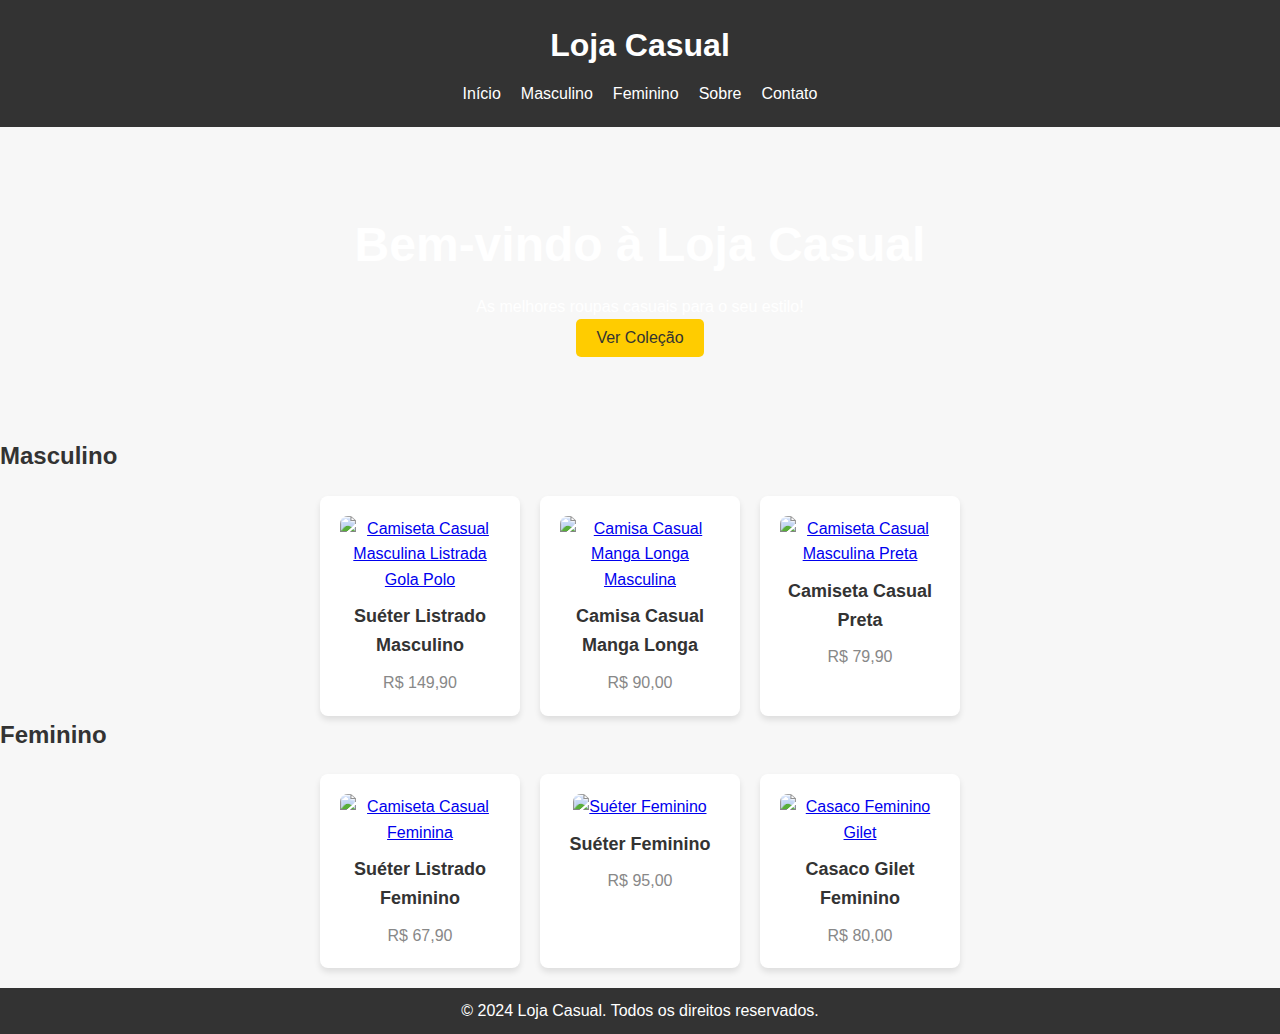
==== index.html @ 7d9fb346 "Update index.html" ====
<!DOCTYPE html>
<html lang="pt-BR">
<head>
    <meta charset="UTF-8">
    <meta name="viewport" content="width=device-width, initial-scale=1.0">
    <title>Loja de Roupas</title>
    <link rel="stylesheet" href="style.css">
</head>
<body>

    <!-- Cabeçalho -->
    <header>
        <h1>Loja Casual</h1>
        <nav>
            <ul>
                <li><a href="#home">Início</a></li>
                <li><a href="#produtos-masculino">Masculino</a></li>
                <li><a href="#produtos-feminino">Feminino</a></li>
                <li><a href="#sobre">Sobre</a></li>
                <li><a href="#contato">Contato</a></li>
            </ul>
        </nav>
    </header>

    <!-- Banner -->
    <section class="banner" id="home">
        <h2>Bem-vindo à Loja Casual</h2>
        <p>As melhores roupas casuais para o seu estilo!</p>
        <button>Ver Coleção</button>
    </section>

    <!-- Seção de Produtos Masculino -->
    <section id="produtos-masculino">
        <h2>Masculino</h2>
        <div class="produtos-container">
            <div class="produto">
                <a href="https://www.exemplo.com/produto1" target="_blank">
                    <img src="img/Homens_Camisolas_Listrado_Gola_Polo.jpeg" alt="Camiseta Casual Masculina Listrada Gola Polo">
                </a>
                <h3>Suéter Listrado Masculino</h3>
                <p>R$ 149,90</p>
            </div>
            <div class="produto">
                <a href="https://www.exemplo.com/produto2" target="_blank">
                    <img src="img/FLYDAY_Hidden_Standard_Shirt_Korean_Clothing.jpeg" alt="Camisa Casual Manga Longa Masculina">
                </a>
                <h3>Camisa Casual Manga Longa</h3>
                <p>R$ 90,00</p>
            </div>
            <div class="produto">
                <a href="https://www.exemplo.com/produto3" target="_blank">
                    <img src="img/Homens_Solido_Pescoço_Top_Malha.jpeg" alt="Camiseta Casual Masculina Preta">
                </a>
                <h3>Camiseta Casual Preta</h3>
                <p>R$ 79,90</p>
            </div>
        </div>
    </section>

    <!-- Seção de Produtos Feminino -->
    <section id="produtos-feminino">
        <h2>Feminino</h2>
        <div class="produtos-container">
            <div class="produto">
                <a href="https://www.exemplo.com/produto4" target="_blank">
                    <img src="img/Camiseta_Casual_Feminina.jpeg" alt="Camiseta Casual Feminina">
                </a>
                <h3>Suéter Listrado Feminino</h3>
                <p>R$ 67,90</p>
            </div>
            <div class="produto">
                <a href="https://www.exemplo.com/produto5" target="_blank">
                    <img src="img/Freizeitpullover_Blue_L_Feminino.jpeg" alt="Suéter Feminino">
                </a>
                <h3>Suéter Feminino</h3>
                <p>R$ 95,00</p>
            </div>
            <div class="produto">
                <a href="https://www.exemplo.com/produto6" target="_blank">
                    <img src="img/Gilet_Pull_Uni_Black_XS_Feminino.jpeg" alt="Casaco Feminino Gilet">
                </a>
                <h3>Casaco Gilet Feminino</h3>
                <p>R$ 80,00</p>
            </div>
        </div>
    </section>

    <!-- Rodapé -->
    <footer>
        <p>&copy; 2024 Loja Casual. Todos os direitos reservados.</p>
    </footer>

</body>
</html>
---- style.css ----
/* Reset */
* {
    margin: 0;
    padding: 0;
    box-sizing: border-box;
}

body {
    font-family: Arial, sans-serif;
    color: #333;
    background-color: #f7f7f7;
    line-height: 1.6;
}

/* Cabeçalho */
header {
    background-color: #333;
    color: #fff;
    padding: 20px;
    text-align: center;
}

header h1 {
    font-size: 2rem;
    margin-bottom: 10px;
}

header nav ul {
    list-style: none;
    display: flex;
    justify-content: center;
    gap: 20px;
}

header nav a {
    color: #fff;
    text-decoration: none;
    font-size: 1rem;
}

header nav a:hover {
    color: #ffcc00;
}

/* Banner */
.banner {
    background-image: url('img/banner.jpg');
    background-size: cover;
    color: #fff;
    text-align: center;
    padding: 80px 20px;
    background-position: center;
}

.banner h2 {
    font-size: 3rem;
    margin-bottom: 10px;
}

.banner button {
    padding: 10px 20px;
    background-color: #ffcc00;
    color: #333;
    border: none;
    cursor: pointer;
    font-size: 1rem;
    border-radius: 5px;
    transition: background-color 0.3s ease;
}

.banner button:hover {
    background-color: #ffaa00;
}

/* Produtos */
#produtos {
    padding: 40px 20px;
    text-align: center;
}

.produtos-container {
    display: flex;
    flex-wrap: wrap;
    gap: 20px;
    justify-content: center;
    margin-top: 20px;
}

.produto {
    background-color: #fff;
    padding: 20px;
    width: 200px;
    border-radius: 8px;
    box-shadow: 0px 4px 6px rgba(0, 0, 0, 0.1);
    text-align: center;
    transition: transform 0.3s ease, box-shadow 0.3s ease;
}

.produto:hover {
    transform: translateY(-10px);
    box-shadow: 0px 6px 12px rgba(0, 0, 0, 0.1);
}

.produto img {
    width: 100%;
    height: 220px; 
    object-fit: cover; 
    border-radius: 8px;
    transition: transform 0.3s ease;
}

.produto img:hover {
    transform: scale(1.05);
}

.produto h3 {
    font-size: 1.125rem;
    margin: 10px 0;
}

.produto p {
    font-size: 1rem;
    color: #888;
}

.produto button {
    padding: 10px 20px;
    background-color: #333;
    color: #fff;
    border: none;
    cursor: pointer;
    border-radius: 5px;
    font-size: 1rem;
    transition: background-color 0.3s ease;
}

.produto button:hover {
    background-color: #555;
}

/* Rodapé */
footer {
    background-color: #333;
    color: #fff;
    text-align: center;
    padding: 10px 0;
    margin-top: 20px;
    font-size: 1rem;
}

/* Responsividade */
@media (max-width: 768px) {
    header h1 {
        font-size: 1.5rem;
    }

    .banner h2 {
        font-size: 2.5rem;
    }

    .produtos-container {
        flex-direction: column;
        align-items: center;
    }

    .produto {
        width: 90%;
        max-width: 350px;
    }
}

@media (max-width: 480px) {
    .banner {
        padding: 60px 15px;
    }

    header nav ul {
        flex-direction: column;
        gap: 15px;
    }

    header nav a {
        font-size: 1.2rem;
    }

    .produtos-container {
        flex-direction: column;
    }

    .produto {
        width: 90%;
        max-width: 320px;
    }
}
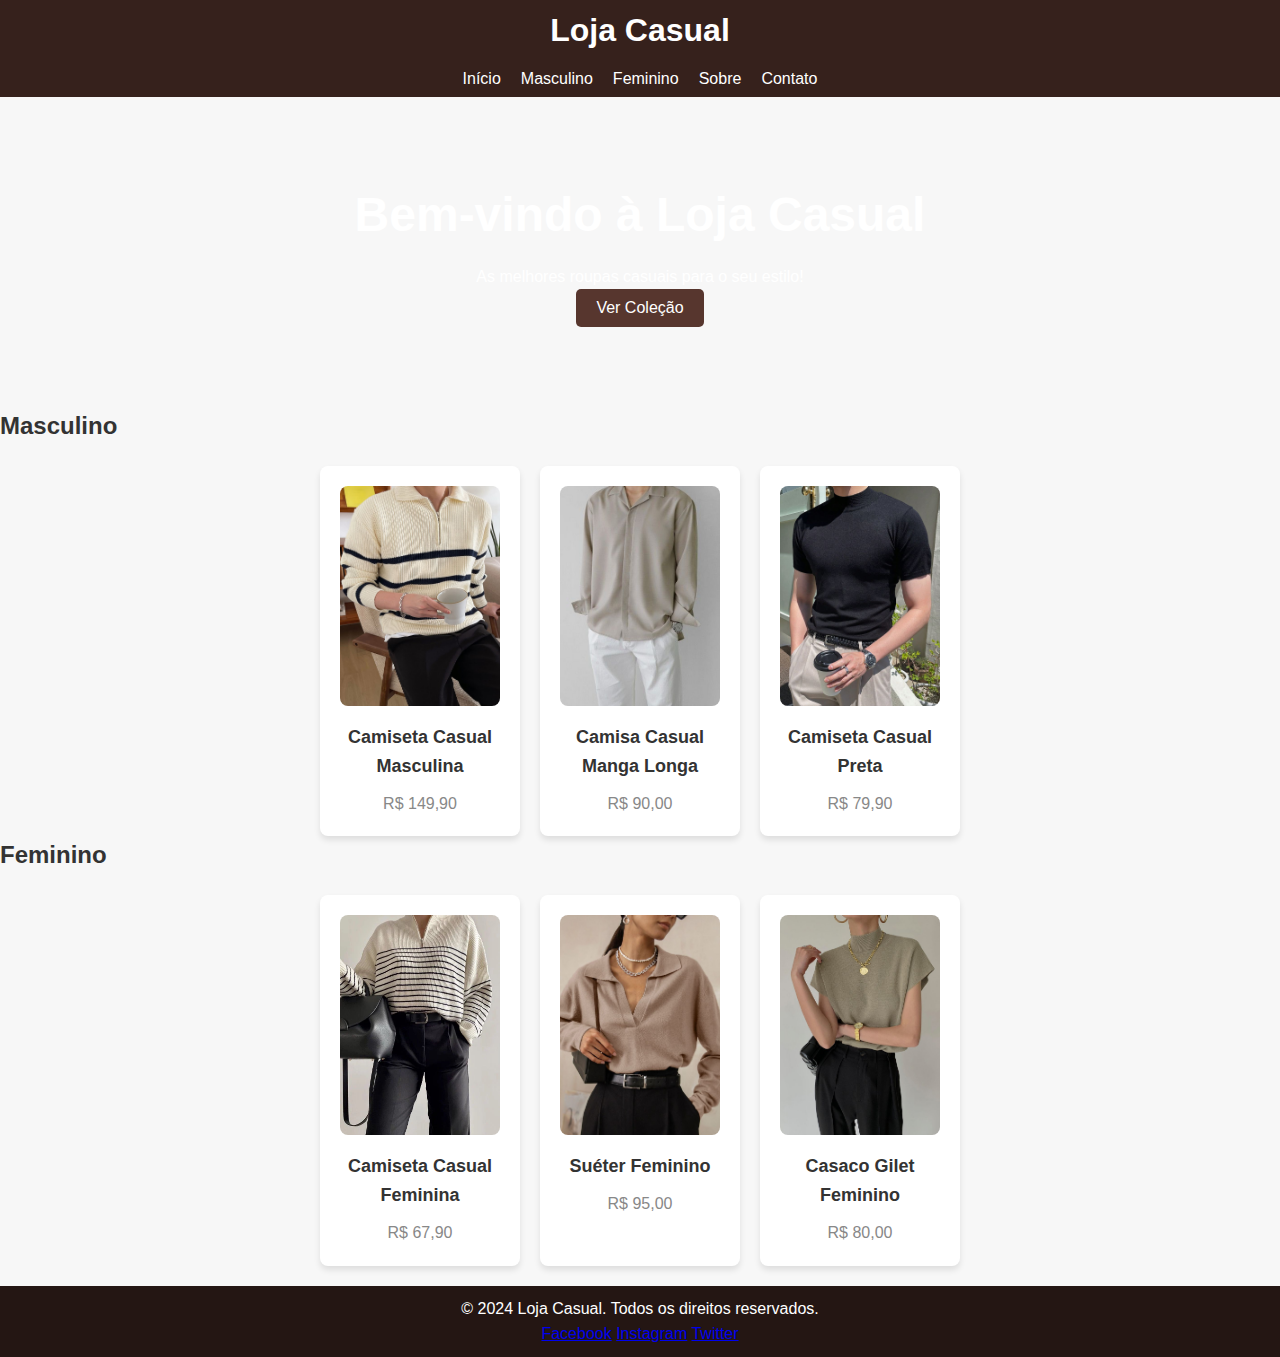
==== commit 032dd1e9: "Add files via upload" ====
--- a/index.html
+++ b/index.html
@@ -35,21 +35,21 @@
         <div class="produtos-container">
             <div class="produto">
                 <a href="https://www.exemplo.com/produto1" target="_blank">
-                    <img src="img/Homens_Camisolas_Listrado_Gola_Polo.jpeg" alt="Camiseta Casual Masculina Listrada Gola Polo">
+                    <img src="img/Homens Camisolas Padrão listrado Gola polo Sem Camiseta.jpeg" alt="Camiseta Casual Masculina Listrada Gola Polo">
                 </a>
-                <h3>Suéter Listrado Masculino</h3>
+                <h3>Camiseta Casual Masculina</h3>
                 <p>R$ 149,90</p>
             </div>
             <div class="produto">
                 <a href="https://www.exemplo.com/produto2" target="_blank">
-                    <img src="img/FLYDAY_Hidden_Standard_Shirt_Korean_Clothing.jpeg" alt="Camisa Casual Manga Longa Masculina">
+                    <img src="img/FLYDAY Hidden Standard Shirt - Korean Clothing & Cosmetics.jpeg" alt="Camisa Casual Manga Longa Masculina">
                 </a>
                 <h3>Camisa Casual Manga Longa</h3>
                 <p>R$ 90,00</p>
             </div>
             <div class="produto">
                 <a href="https://www.exemplo.com/produto3" target="_blank">
-                    <img src="img/Homens_Solido_Pescoço_Top_Malha.jpeg" alt="Camiseta Casual Masculina Preta">
+                    <img src="img/homens sólido pescoço Tops de malha.jpeg" alt="Camiseta Casual Masculina Preta">
                 </a>
                 <h3>Camiseta Casual Preta</h3>
                 <p>R$ 79,90</p>
@@ -63,21 +63,21 @@
         <div class="produtos-container">
             <div class="produto">
                 <a href="https://www.exemplo.com/produto4" target="_blank">
-                    <img src="img/Camiseta_Casual_Feminina.jpeg" alt="Camiseta Casual Feminina">
+                    <img src="img/_.jpeg" alt="Camiseta Casual Feminina">
                 </a>
-                <h3>Suéter Listrado Feminino</h3>
+                <h3>Camiseta Casual Feminina</h3>
                 <p>R$ 67,90</p>
             </div>
             <div class="produto">
                 <a href="https://www.exemplo.com/produto5" target="_blank">
-                    <img src="img/Freizeitpullover_Blue_L_Feminino.jpeg" alt="Suéter Feminino">
+                    <img src="img/Freizeitpullover mit Kragen - Blue _ L.jpeg" alt="Suéter Feminino">
                 </a>
                 <h3>Suéter Feminino</h3>
                 <p>R$ 95,00</p>
             </div>
             <div class="produto">
                 <a href="https://www.exemplo.com/produto6" target="_blank">
-                    <img src="img/Gilet_Pull_Uni_Black_XS_Feminino.jpeg" alt="Casaco Feminino Gilet">
+                    <img src="img/Gilet pull uni tranquille - Black _ XS.jpeg" alt="Casaco Feminino Gilet">
                 </a>
                 <h3>Casaco Gilet Feminino</h3>
                 <p>R$ 80,00</p>
@@ -88,6 +88,11 @@
     <!-- Rodapé -->
     <footer>
         <p>&copy; 2024 Loja Casual. Todos os direitos reservados.</p>
+        <div class="social-icons">
+            <a href="https://www.facebook.com/LojaCasual" target="_blank">Facebook</a>
+            <a href="https://www.instagram.com/LojaCasual" target="_blank">Instagram</a>
+            <a href="https://www.twitter.com/LojaCasual" target="_blank">Twitter</a>
+        </div>
     </footer>
 
 </body>
--- a/style.css
+++ b/style.css
@@ -14,9 +14,9 @@
 
 /* Cabeçalho */
 header {
-    background-color: #333;
+    background-color:#36211c;
     color: #fff;
-    padding: 20px;
+    padding: 5px;
     text-align: center;
 }
 
@@ -39,19 +39,19 @@
 }
 
 header nav a:hover {
-    color: #ffcc00;
+    color: #36211c;
 }
 
 /* Banner */
 .banner {
-    background-image: url('img/banner.jpg');
-    background-size: cover;
+    background-image: url('img/100+\ Marble\ Texture\ Aesthetic\ Backgrounds\ and\ Illustrations\ \(Vol_\ 2\).jpeg');
+    background-size:cover;
     color: #fff;
     text-align: center;
-    padding: 80px 20px;
+    padding: 80px 30px;
     background-position: center;
+    border-radius: 20px;
 }
-
 .banner h2 {
     font-size: 3rem;
     margin-bottom: 10px;
@@ -59,8 +59,8 @@
 
 .banner button {
     padding: 10px 20px;
-    background-color: #ffcc00;
-    color: #333;
+    background-color: #57362E;
+    color: #ffffff;
     border: none;
     cursor: pointer;
     font-size: 1rem;
@@ -140,7 +140,7 @@
 
 /* Rodapé */
 footer {
-    background-color: #333;
+    background-color: #241613;
     color: #fff;
     text-align: center;
     padding: 10px 0;
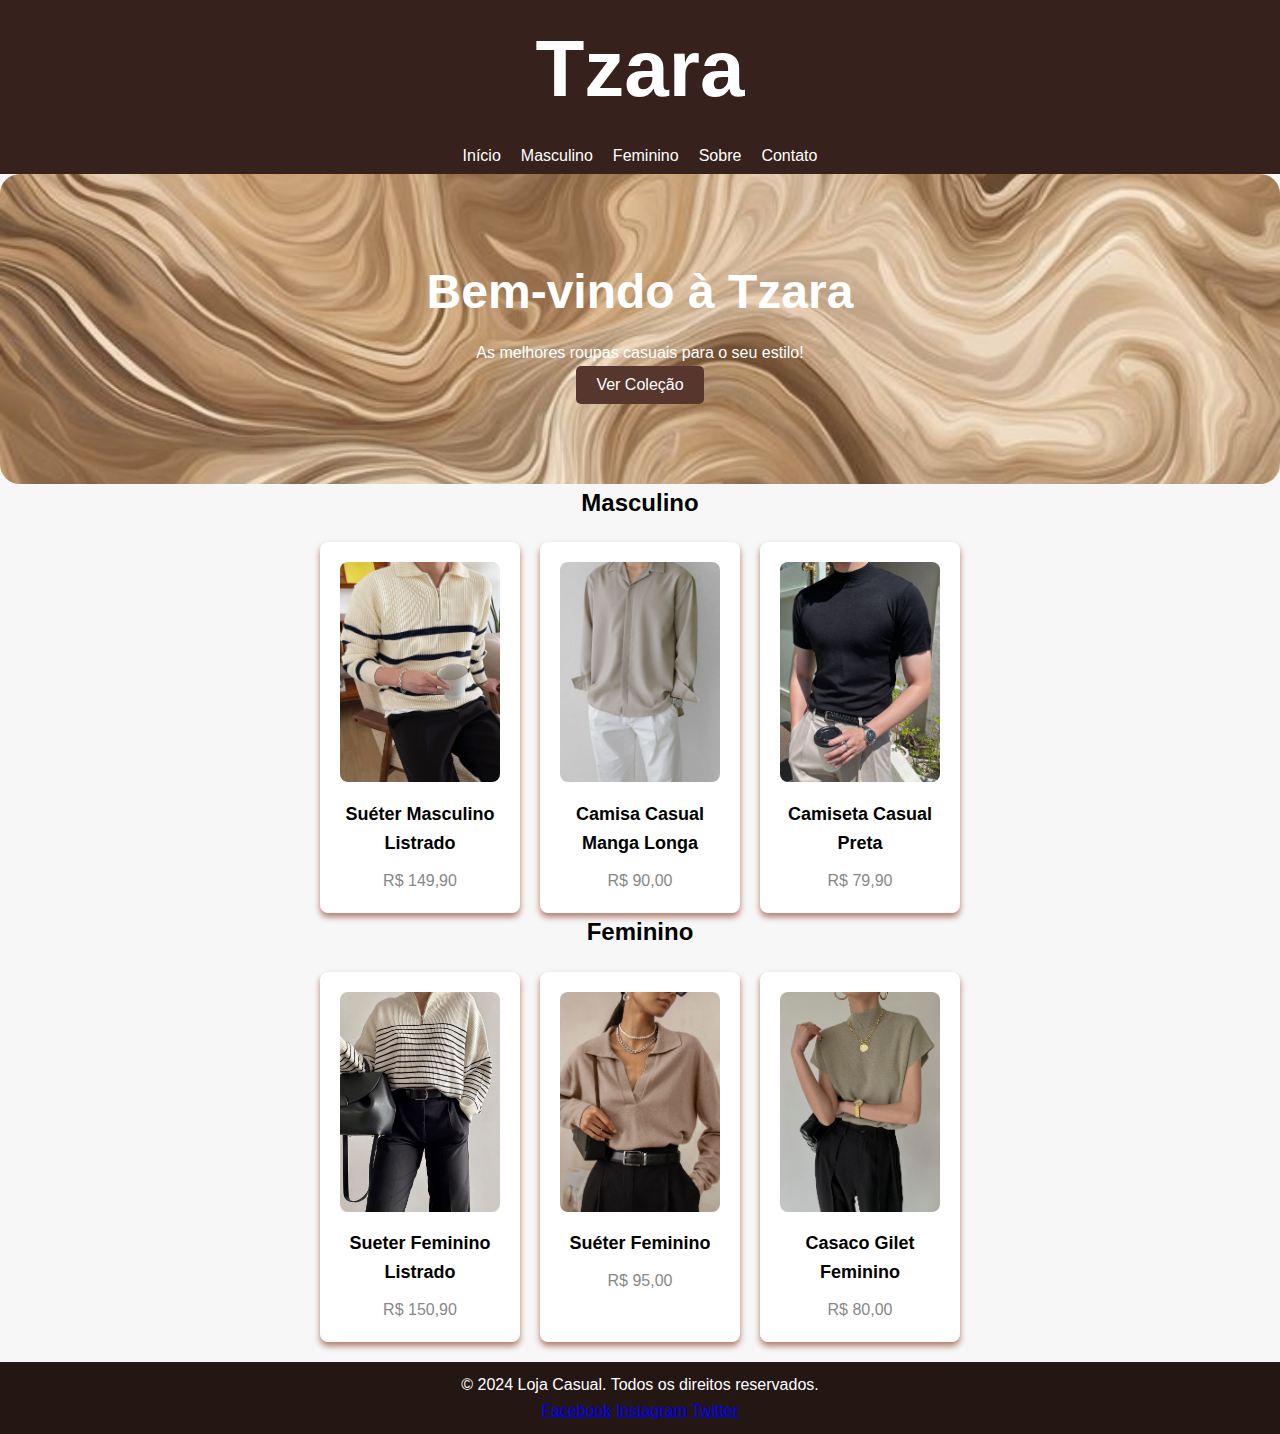
==== commit ec5b7a70: "Add files via upload" ====
--- a/index.html
+++ b/index.html
@@ -10,7 +10,7 @@
 
     <!-- Cabeçalho -->
     <header>
-        <h1>Loja Casual</h1>
+        <h1>Tzara</h1>
         <nav>
             <ul>
                 <li><a href="#home">Início</a></li>
@@ -24,31 +24,31 @@
 
     <!-- Banner -->
     <section class="banner" id="home">
-        <h2>Bem-vindo à Loja Casual</h2>
+        <h2>Bem-vindo à Tzara</h2>
         <p>As melhores roupas casuais para o seu estilo!</p>
         <button>Ver Coleção</button>
     </section>
 
     <!-- Seção de Produtos Masculino -->
     <section id="produtos-masculino">
-        <h2>Masculino</h2>
+        <h2 class="titulo-centralizado">Masculino</h2>
         <div class="produtos-container">
             <div class="produto">
-                <a href="https://www.exemplo.com/produto1" target="_blank">
+                <a href="1.html" target="_blank">
                     <img src="img/Homens Camisolas Padrão listrado Gola polo Sem Camiseta.jpeg" alt="Camiseta Casual Masculina Listrada Gola Polo">
                 </a>
-                <h3>Camiseta Casual Masculina</h3>
+                <h3>Suéter Masculino Listrado</h3>
                 <p>R$ 149,90</p>
             </div>
             <div class="produto">
-                <a href="https://www.exemplo.com/produto2" target="_blank">
+                <a href="2.html" target="_blank">
                     <img src="img/FLYDAY Hidden Standard Shirt - Korean Clothing & Cosmetics.jpeg" alt="Camisa Casual Manga Longa Masculina">
                 </a>
                 <h3>Camisa Casual Manga Longa</h3>
                 <p>R$ 90,00</p>
             </div>
             <div class="produto">
-                <a href="https://www.exemplo.com/produto3" target="_blank">
+                <a href="3.html" target="_blank">
                     <img src="img/homens sólido pescoço Tops de malha.jpeg" alt="Camiseta Casual Masculina Preta">
                 </a>
                 <h3>Camiseta Casual Preta</h3>
@@ -59,24 +59,24 @@
 
     <!-- Seção de Produtos Feminino -->
     <section id="produtos-feminino">
-        <h2>Feminino</h2>
+        <h2 class="titulo-centralizado">Feminino</h2>
         <div class="produtos-container">
             <div class="produto">
-                <a href="https://www.exemplo.com/produto4" target="_blank">
+                <a href="4.html" target="_blank">
                     <img src="img/_.jpeg" alt="Camiseta Casual Feminina">
                 </a>
-                <h3>Camiseta Casual Feminina</h3>
-                <p>R$ 67,90</p>
+                <h3>Sueter Feminino Listrado</h3>
+                <p>R$ 150,90</p>
             </div>
             <div class="produto">
-                <a href="https://www.exemplo.com/produto5" target="_blank">
+                <a href="5.html" target="_blank">
                     <img src="img/Freizeitpullover mit Kragen - Blue _ L.jpeg" alt="Suéter Feminino">
                 </a>
                 <h3>Suéter Feminino</h3>
                 <p>R$ 95,00</p>
             </div>
             <div class="produto">
-                <a href="https://www.exemplo.com/produto6" target="_blank">
+                <a href="6.html" target="_blank">
                     <img src="img/Gilet pull uni tranquille - Black _ XS.jpeg" alt="Casaco Feminino Gilet">
                 </a>
                 <h3>Casaco Gilet Feminino</h3>
--- a/style.css
+++ b/style.css
@@ -7,7 +7,7 @@
 
 body {
     font-family: Arial, sans-serif;
-    color: #333;
+    color: #020202;
     background-color: #f7f7f7;
     line-height: 1.6;
 }
@@ -21,7 +21,7 @@
 }
 
 header h1 {
-    font-size: 2rem;
+    font-size: 5rem;
     margin-bottom: 10px;
 }
 
@@ -39,7 +39,7 @@
 }
 
 header nav a:hover {
-    color: #36211c;
+    color: #D5B7AF;
 }
 
 /* Banner */
@@ -91,7 +91,7 @@
     padding: 20px;
     width: 200px;
     border-radius: 8px;
-    box-shadow: 0px 4px 6px rgba(0, 0, 0, 0.1);
+    box-shadow: 0px 4px 6px #B27B6C;
     text-align: center;
     transition: transform 0.3s ease, box-shadow 0.3s ease;
 }
@@ -192,3 +192,51 @@
         max-width: 320px;
     }
 }
+
+.titulo-centralizado{
+    text-align: center;
+}
+
+.produto-detalhes {
+    display: flex;
+    gap: 20px;
+    padding: 20px;
+    background-color: #fff;
+    border-radius: 10px;
+    box-shadow: 0 4px 10px rgba(0, 0, 0, 0.1);
+}
+
+.imagem-principal img {
+    width: 100%;
+    max-width: 400px;
+    border-radius: 8px;
+}
+
+.info-produto {
+    flex: 1;
+}
+
+.info-produto h1 {
+    font-size: 2rem;
+    margin-bottom: 10px;
+}
+
+.preco {
+    font-size: 1.5rem;
+    color: #000000;
+    margin-bottom: 20px;
+}
+
+.botao-comprar {
+    background-color: #57362E;
+    color: #fff;
+    padding: 10px 20px;
+    border: none;
+    border-radius: 5px;
+    cursor: pointer;
+    margin-top: 10px;
+}
+
+.botao-comprar:hover {
+    background-color: #ffaa00;
+}
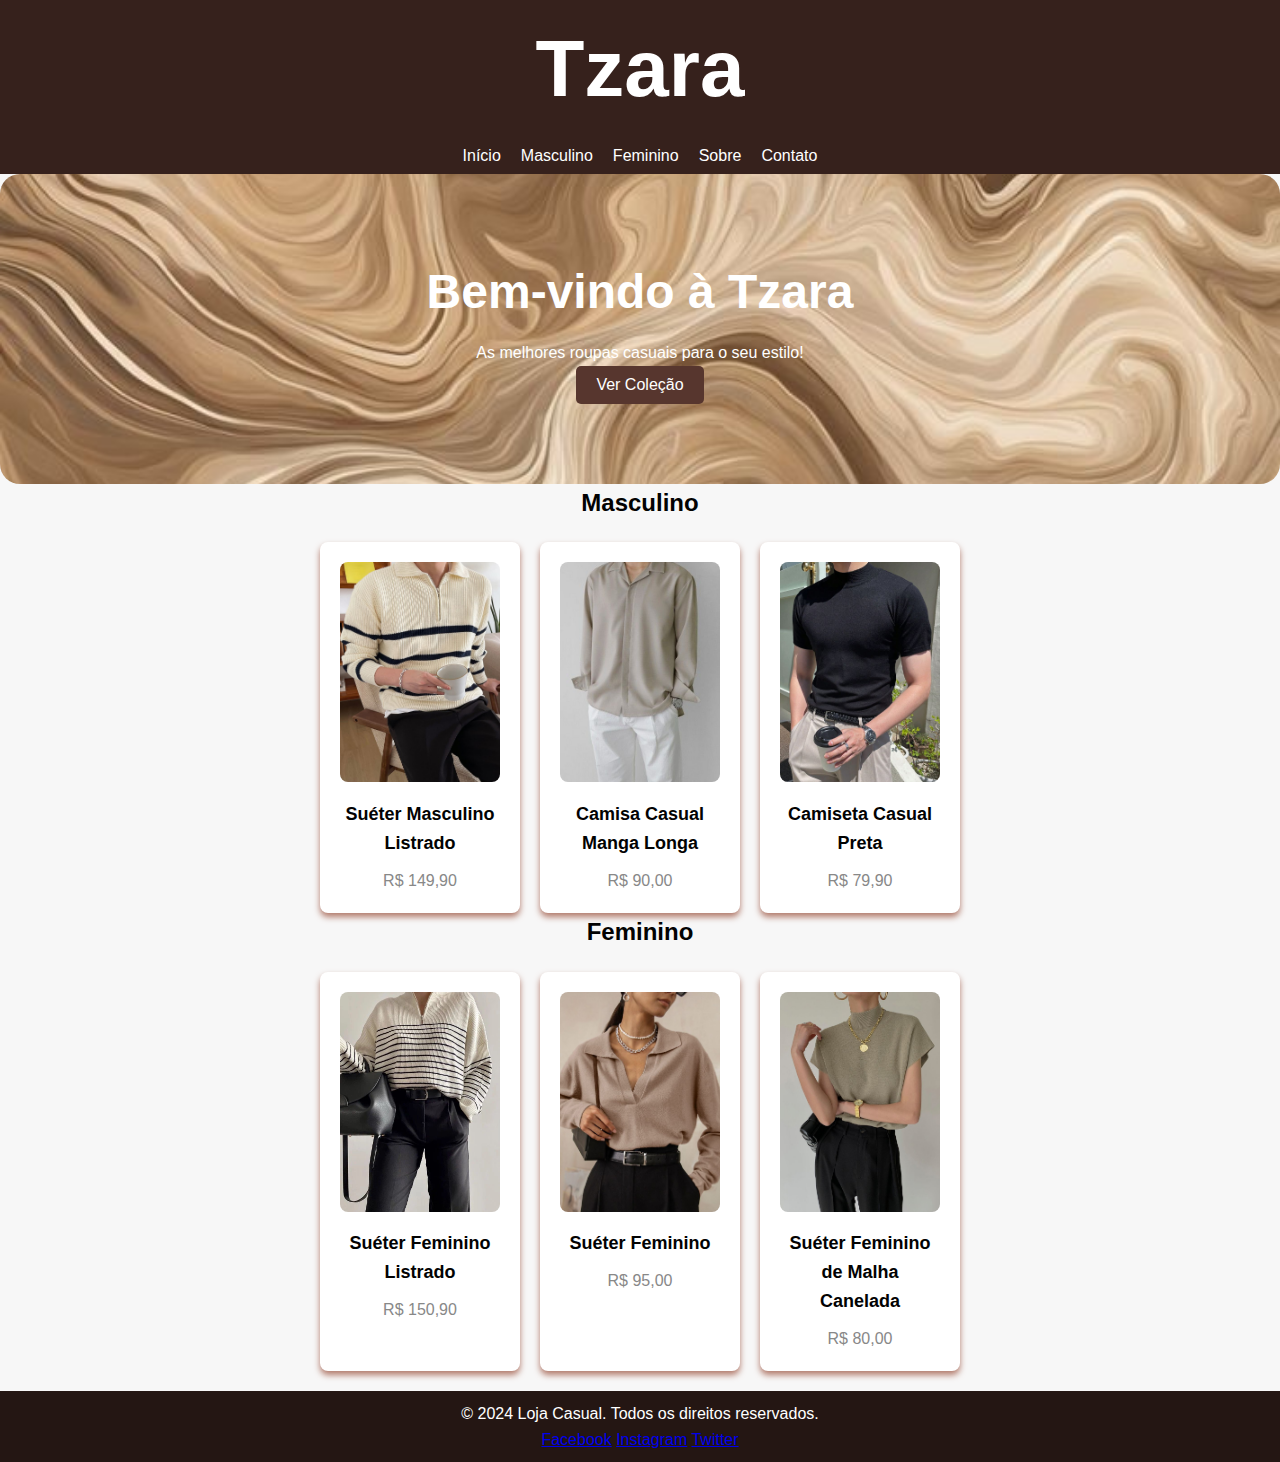
==== commit 3708dc96: "Add files via upload" ====
--- a/index.html
+++ b/index.html
@@ -63,14 +63,14 @@
         <div class="produtos-container">
             <div class="produto">
                 <a href="4.html" target="_blank">
-                    <img src="img/_.jpeg" alt="Camiseta Casual Feminina">
+                    <img src="img/_.jpeg" alt="Suéter Listrado Feminino">
                 </a>
-                <h3>Sueter Feminino Listrado</h3>
+                <h3>Suéter Feminino Listrado</h3>
                 <p>R$ 150,90</p>
             </div>
             <div class="produto">
                 <a href="5.html" target="_blank">
-                    <img src="img/Freizeitpullover mit Kragen - Blue _ L.jpeg" alt="Suéter Feminino">
+                    <img src="img/Freizeitpullover mit Kragen - Blue _ L.jpeg" alt="Suéter Casual Feminino">
                 </a>
                 <h3>Suéter Feminino</h3>
                 <p>R$ 95,00</p>
@@ -79,7 +79,7 @@
                 <a href="6.html" target="_blank">
                     <img src="img/Gilet pull uni tranquille - Black _ XS.jpeg" alt="Casaco Feminino Gilet">
                 </a>
-                <h3>Casaco Gilet Feminino</h3>
+                <h3>Suéter Feminino de Malha Canelada</h3>
                 <p>R$ 80,00</p>
             </div>
         </div>
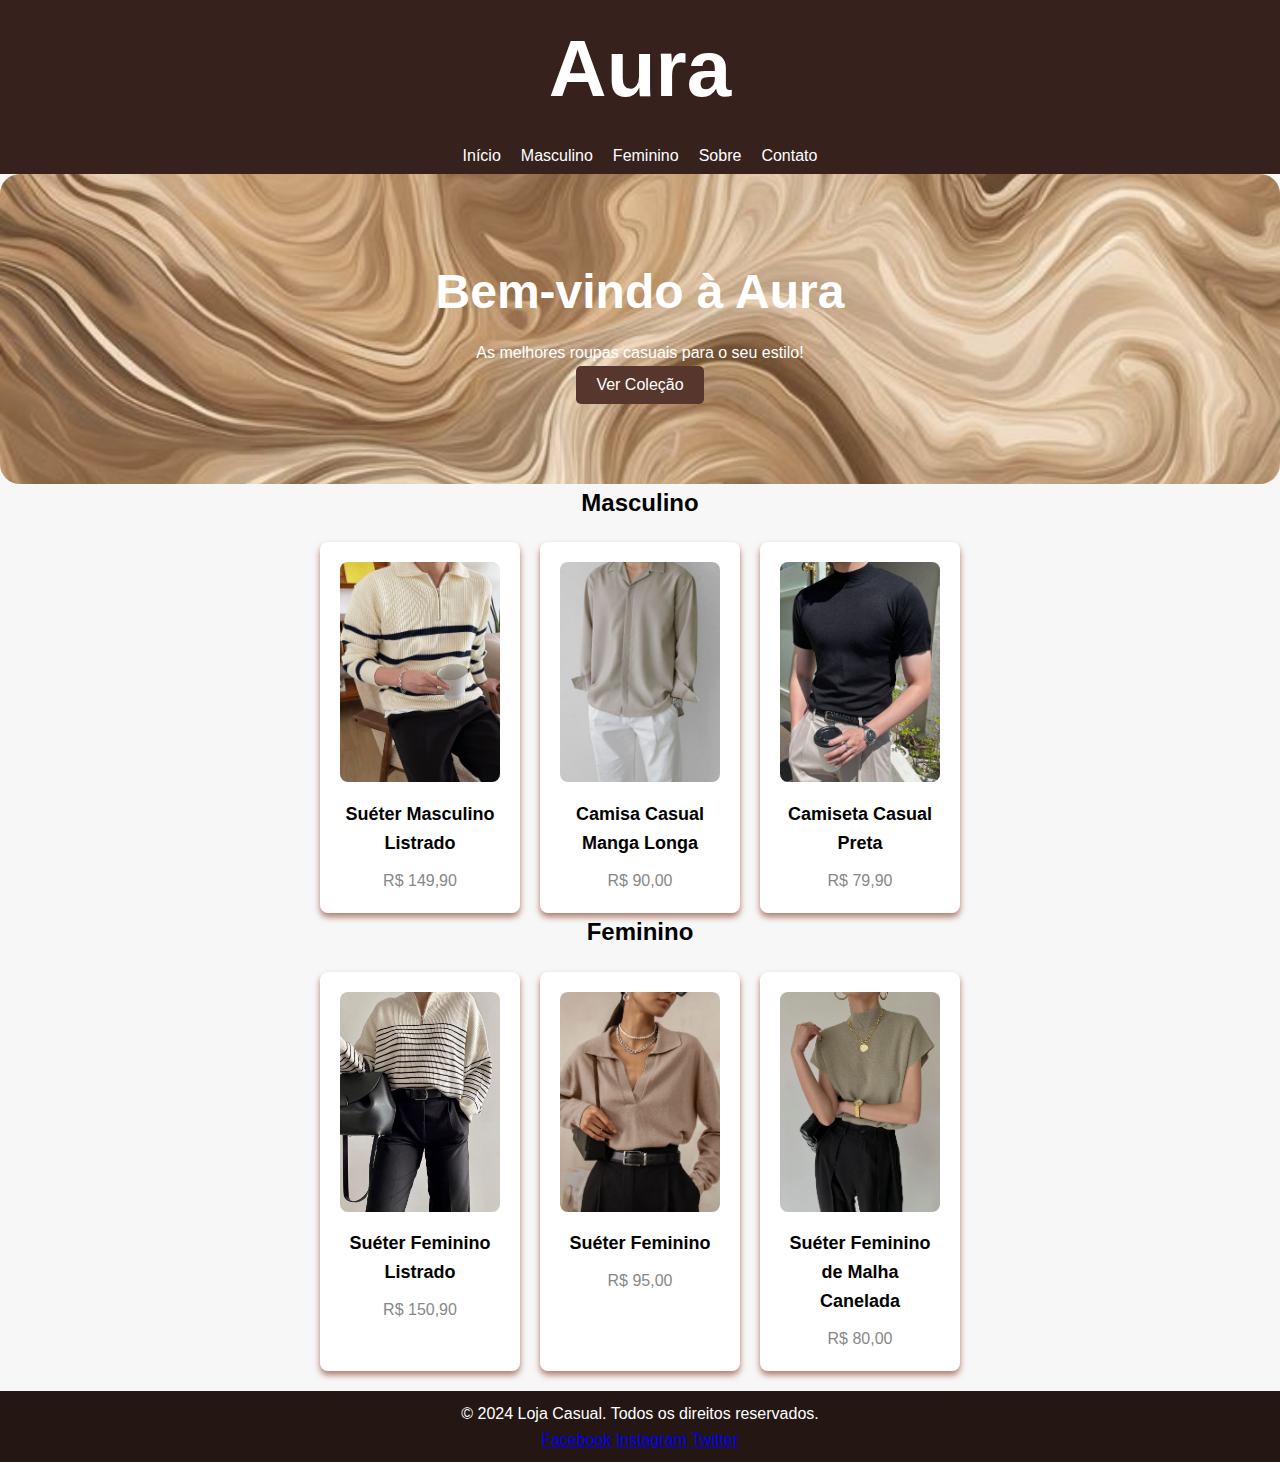
==== commit e1ad190a: "Update index.html" ====
--- a/index.html
+++ b/index.html
@@ -10,7 +10,7 @@
 
     <!-- Cabeçalho -->
     <header>
-        <h1>Tzara</h1>
+        <h1>Aura</h1>
         <nav>
             <ul>
                 <li><a href="#home">Início</a></li>
@@ -24,7 +24,7 @@
 
     <!-- Banner -->
     <section class="banner" id="home">
-        <h2>Bem-vindo à Tzara</h2>
+        <h2>Bem-vindo à Aura</h2>
         <p>As melhores roupas casuais para o seu estilo!</p>
         <button>Ver Coleção</button>
     </section>
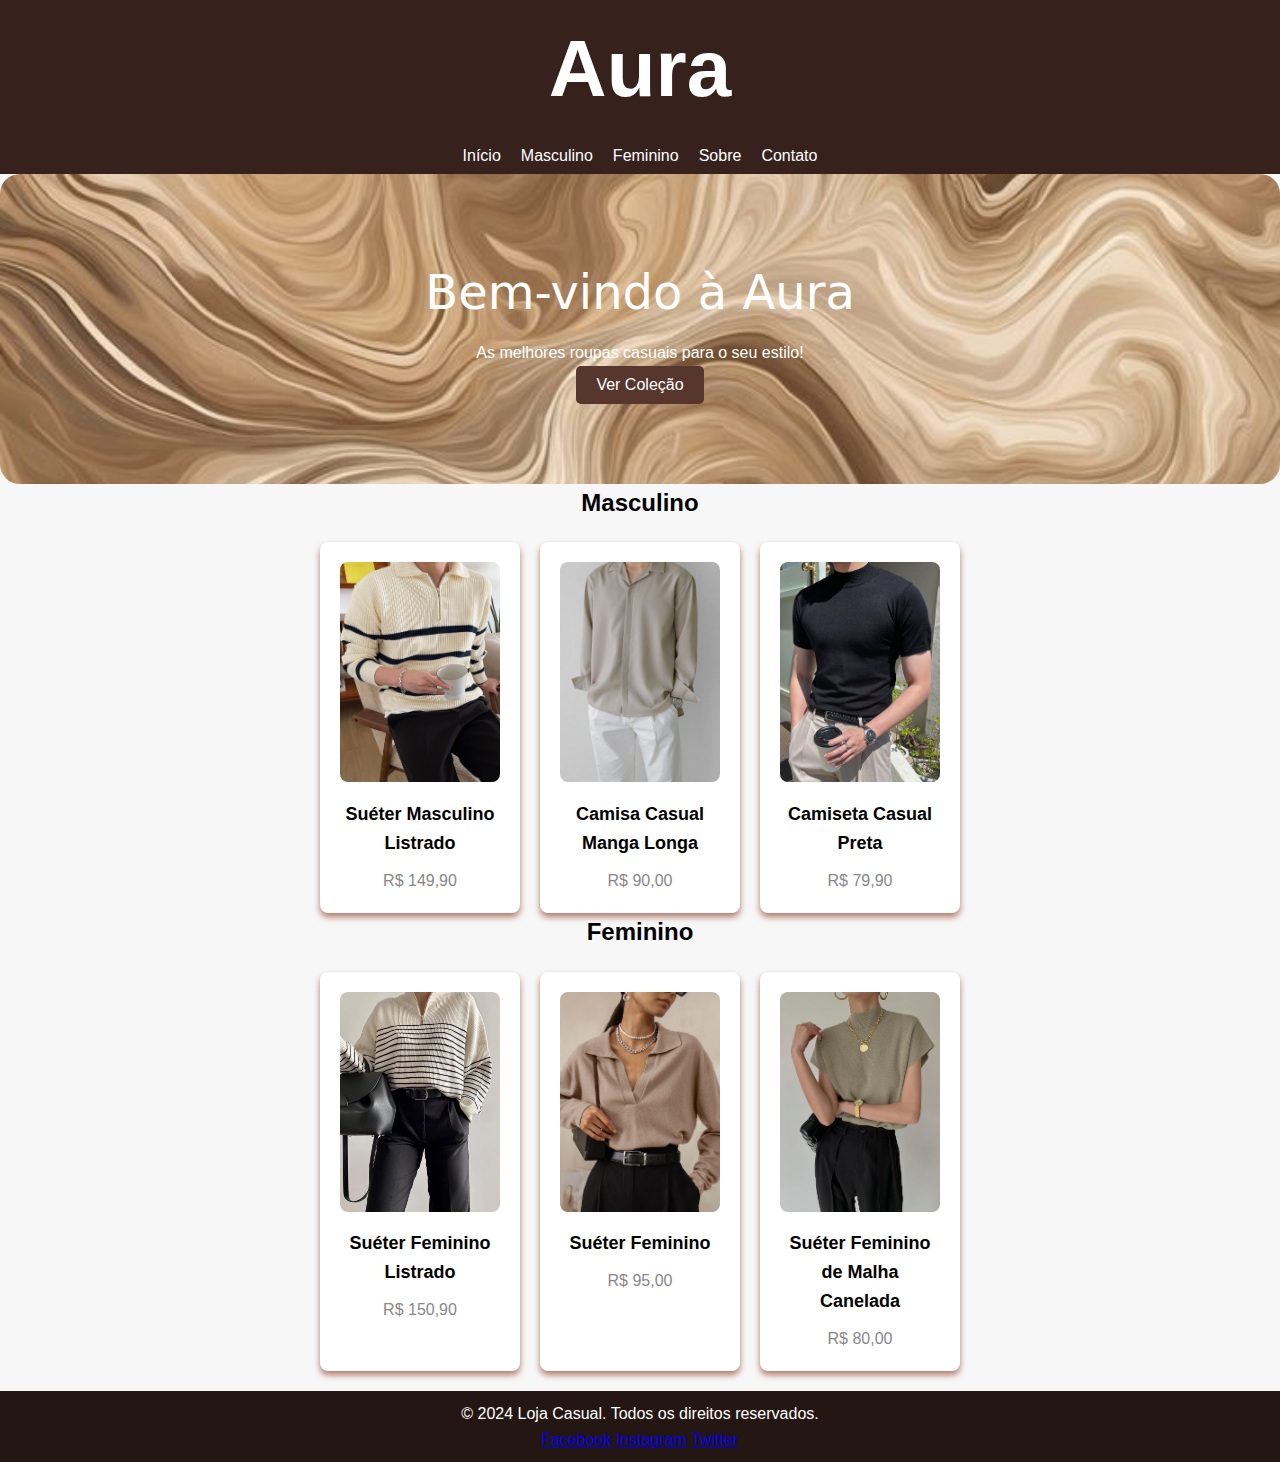
==== commit f5088382: "Update index.html" ====
--- a/index.html
+++ b/index.html
@@ -24,7 +24,7 @@
 
     <!-- Banner -->
     <section class="banner" id="home">
-        <h2>Bem-vindo à Aura</h2>
+        <h2 class="bem-vindo-titulo">Bem-vindo à Aura</h2>
         <p>As melhores roupas casuais para o seu estilo!</p>
         <button>Ver Coleção</button>
     </section>
--- a/style.css
+++ b/style.css
@@ -3,6 +3,13 @@
     margin: 0;
     padding: 0;
     box-sizing: border-box;
+}
+
+/* Definir a fonte Aboreto para o título específico */
+.bem-vindo-titulo {
+  font-family: "Aboreto", system-ui, "Georgia", "Times", serif;
+  font-weight: 400;
+  font-style: normal;
 }
 
 body {
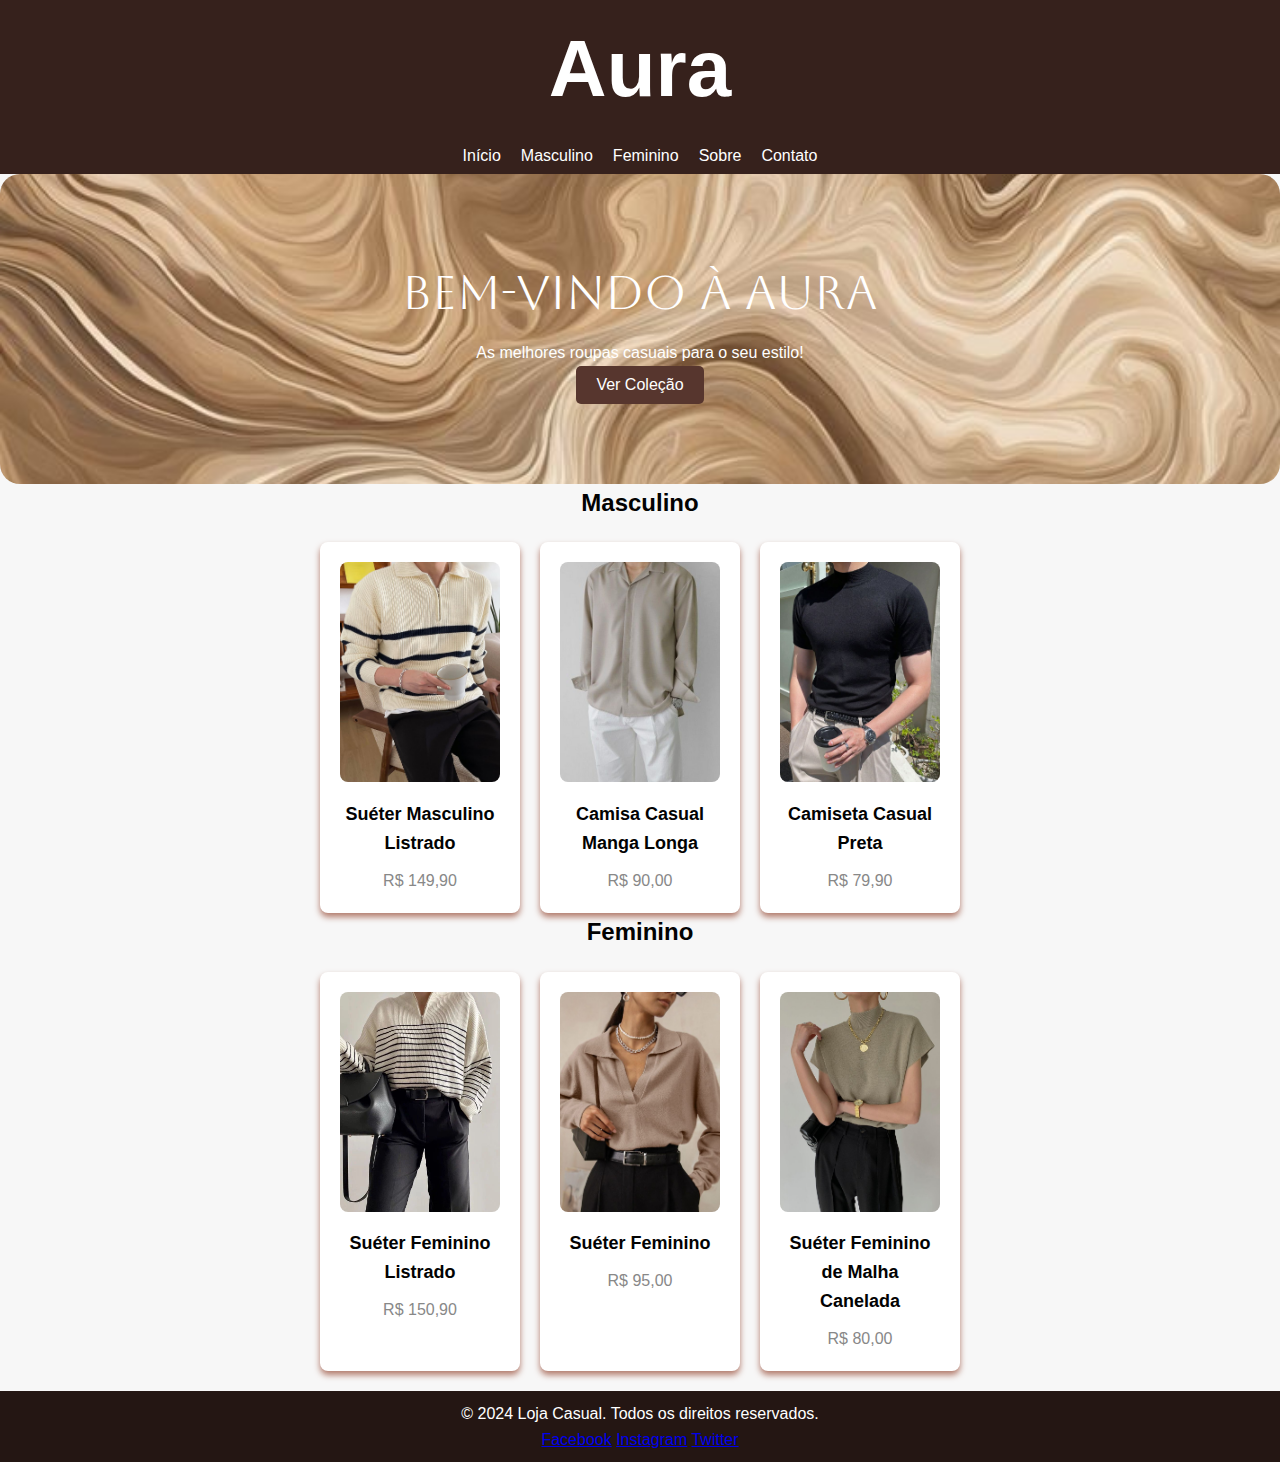
==== commit da3d0f70: "Update index.html" ====
--- a/index.html
+++ b/index.html
@@ -5,6 +5,18 @@
     <meta name="viewport" content="width=device-width, initial-scale=1.0">
     <title>Loja de Roupas</title>
     <link rel="stylesheet" href="style.css">
+    <link rel="preconnect" href="https://fonts.googleapis.com">
+    <link rel="preconnect" href="https://fonts.gstatic.com" crossorigin>
+    <link href="https://fonts.googleapis.com/css2?family=Aboreto&display=swap" rel="stylesheet">
+
+    <style>
+        /* Definir a fonte Aboreto para o título específico */
+        .bem-vindo-titulo {
+            font-family: "Aboreto", system-ui, "Georgia", "Times", serif;
+            font-weight: 400;
+            font-style: normal;
+        }
+    </style>
 </head>
 <body>
 
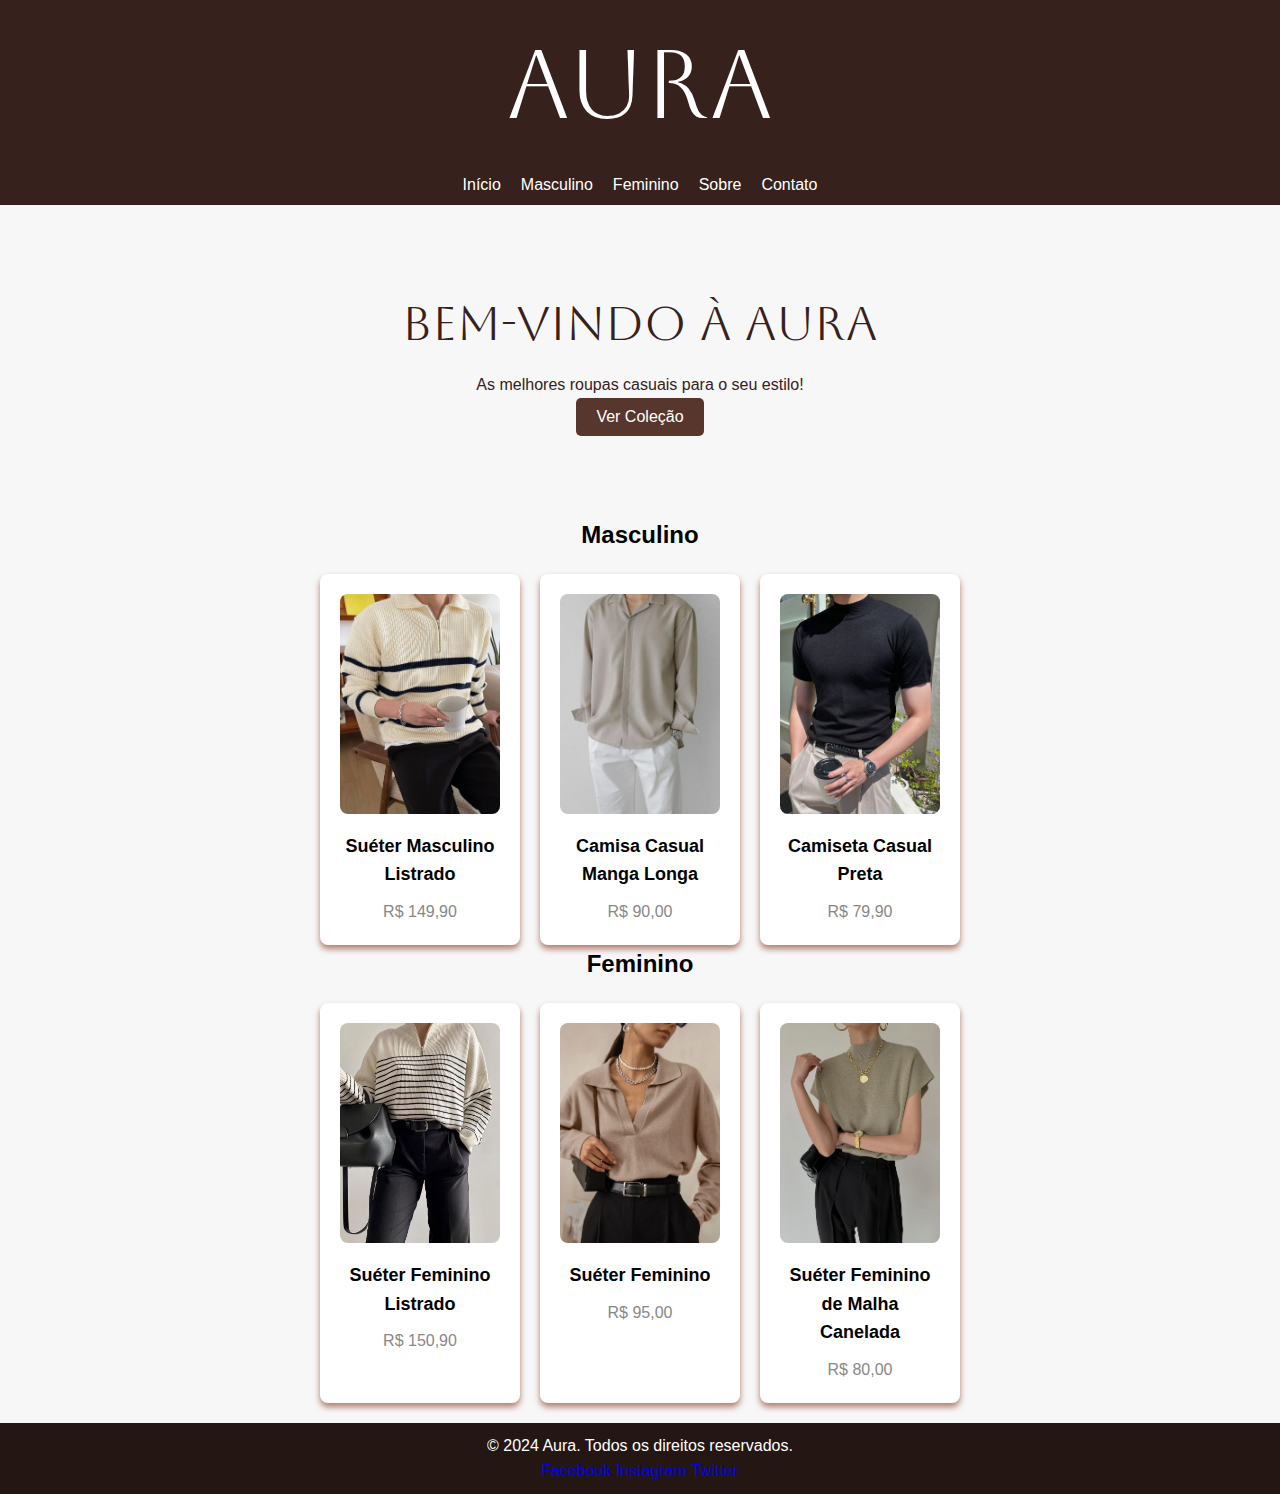
==== commit 94a91a20: "Add files via upload" ====
--- a/index.html
+++ b/index.html
@@ -22,7 +22,7 @@
 
     <!-- Cabeçalho -->
     <header>
-        <h1>Aura</h1>
+        <h1 class="bem-vindo-titulo">Aura</h1>
         <nav>
             <ul>
                 <li><a href="#home">Início</a></li>
@@ -99,7 +99,7 @@
 
     <!-- Rodapé -->
     <footer>
-        <p>&copy; 2024 Loja Casual. Todos os direitos reservados.</p>
+        <p>&copy; 2024 Aura. Todos os direitos reservados.</p>
         <div class="social-icons">
             <a href="https://www.facebook.com/LojaCasual" target="_blank">Facebook</a>
             <a href="https://www.instagram.com/LojaCasual" target="_blank">Instagram</a>
--- a/style.css
+++ b/style.css
@@ -23,12 +23,12 @@
 header {
     background-color:#36211c;
     color: #fff;
-    padding: 5px;
+    padding: 8px;
     text-align: center;
 }
 
 header h1 {
-    font-size: 5rem;
+    font-size: 6rem;
     margin-bottom: 10px;
 }
 
@@ -51,13 +51,12 @@
 
 /* Banner */
 .banner {
-    background-image: url('img/100+\ Marble\ Texture\ Aesthetic\ Backgrounds\ and\ Illustrations\ \(Vol_\ 2\).jpeg');
+    background-image: url('img/photo-1677155875750-9eb42b39f4e5.jpeg');
     background-size:cover;
-    color: #fff;
+    color: #36211c;
     text-align: center;
     padding: 80px 30px;
     background-position: center;
-    border-radius: 20px;
 }
 .banner h2 {
     font-size: 3rem;
@@ -76,7 +75,7 @@
 }
 
 .banner button:hover {
-    background-color: #ffaa00;
+    background-color: #d7c1a3;
 }
 
 /* Produtos */
@@ -245,5 +244,5 @@
 }
 
 .botao-comprar:hover {
-    background-color: #ffaa00;
-}
+    background-color: #d7c1a3;
+}
